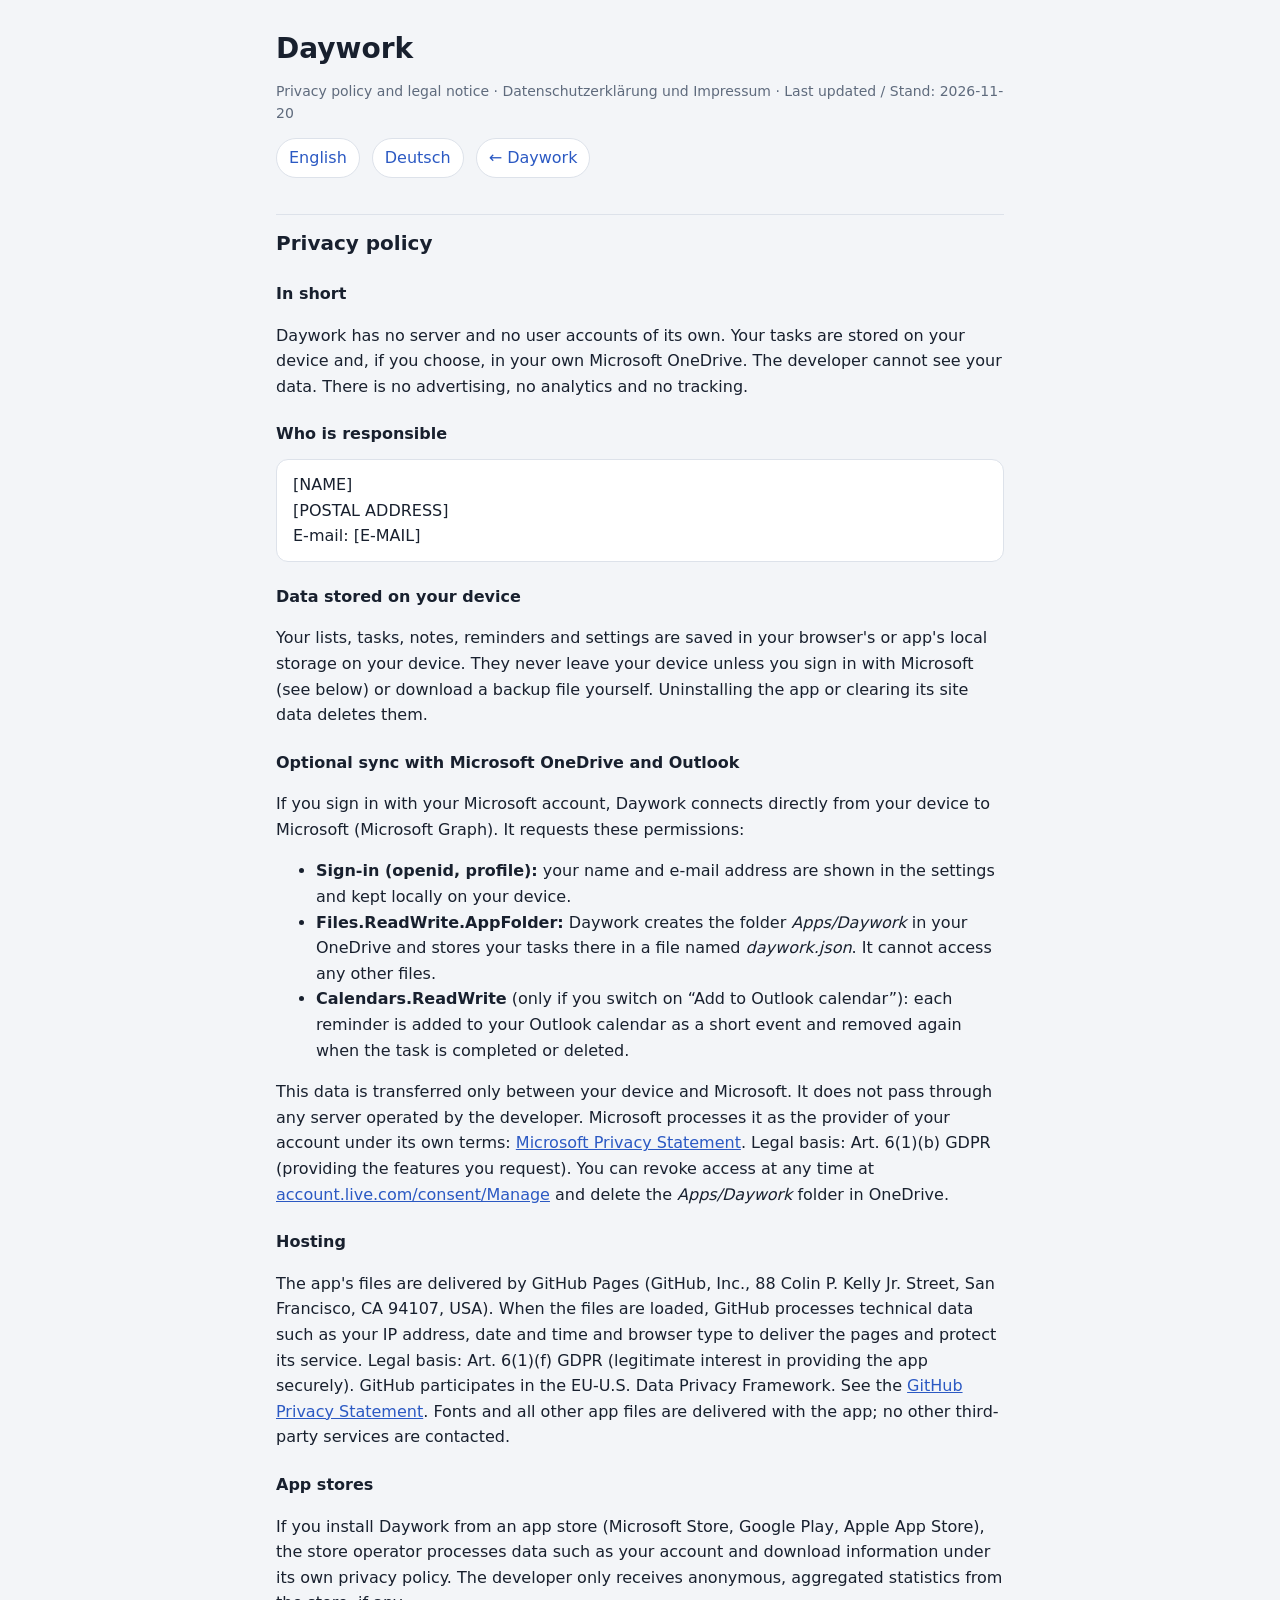
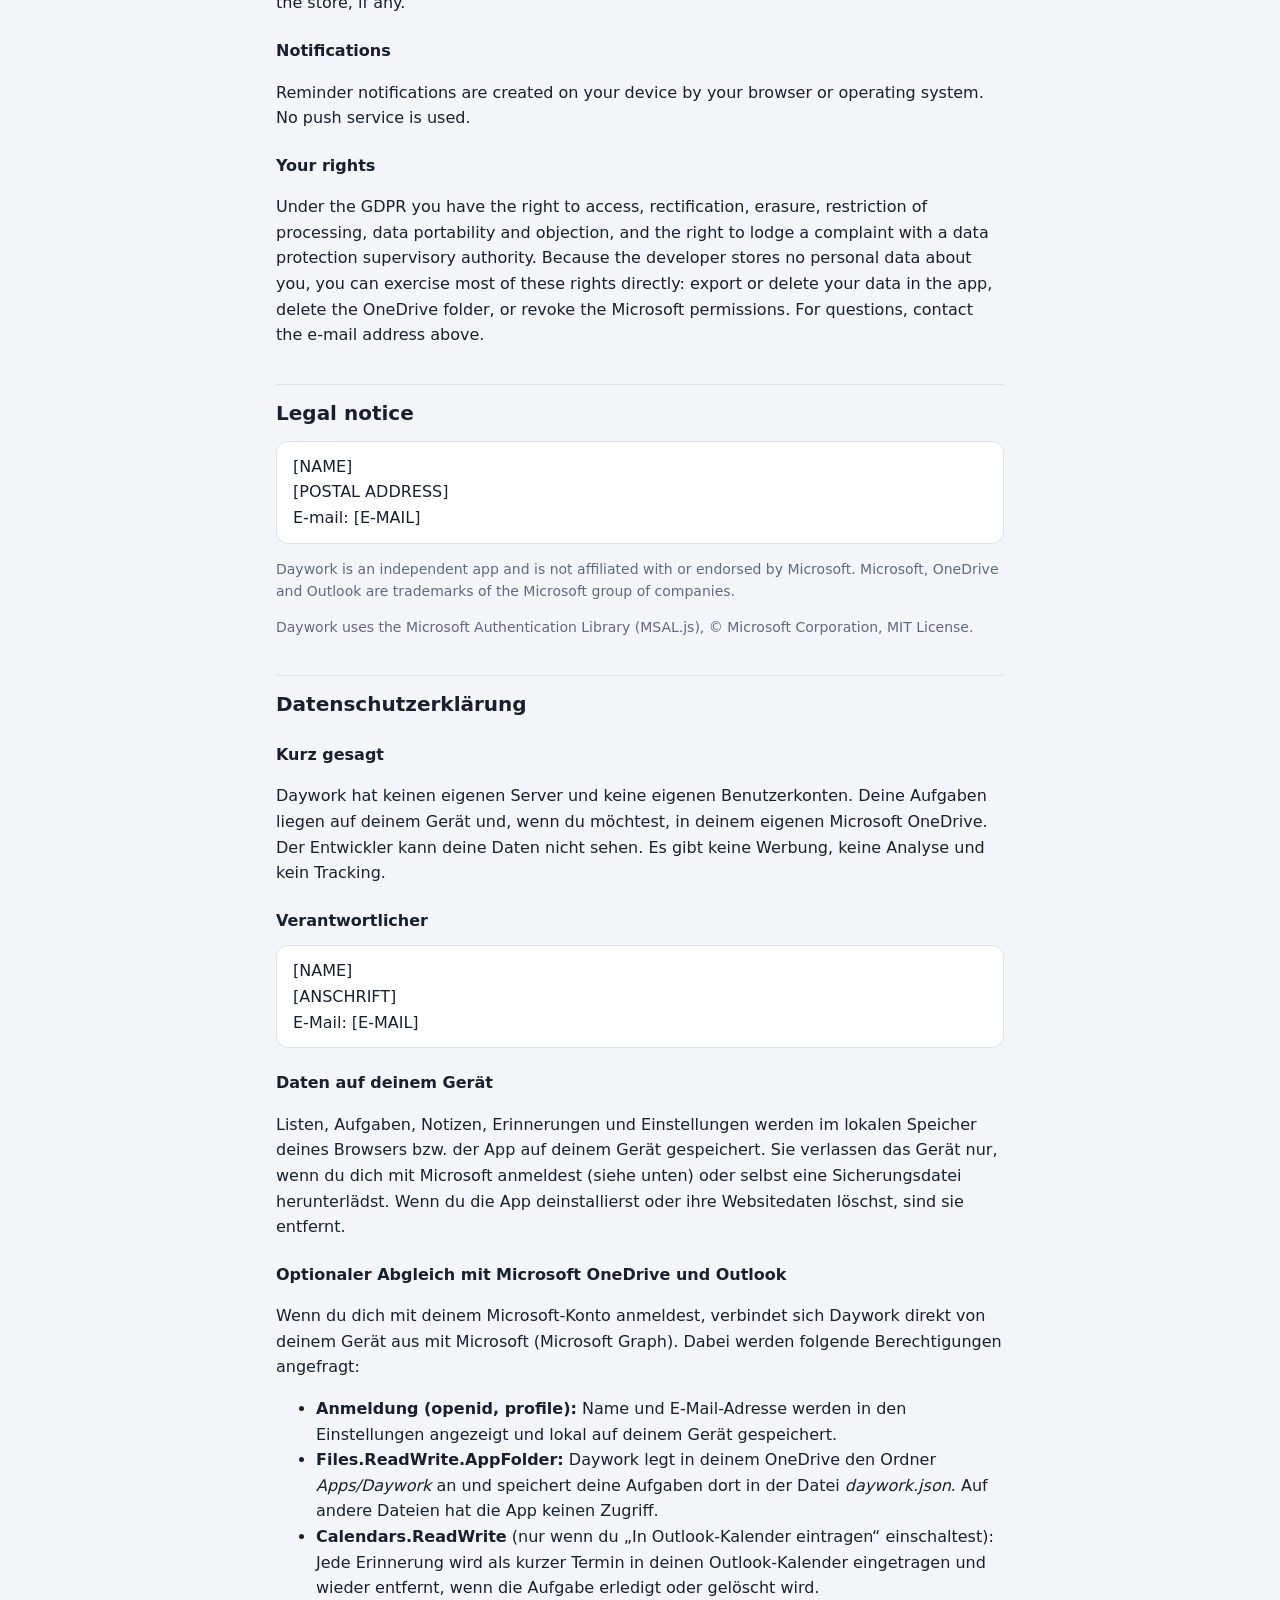
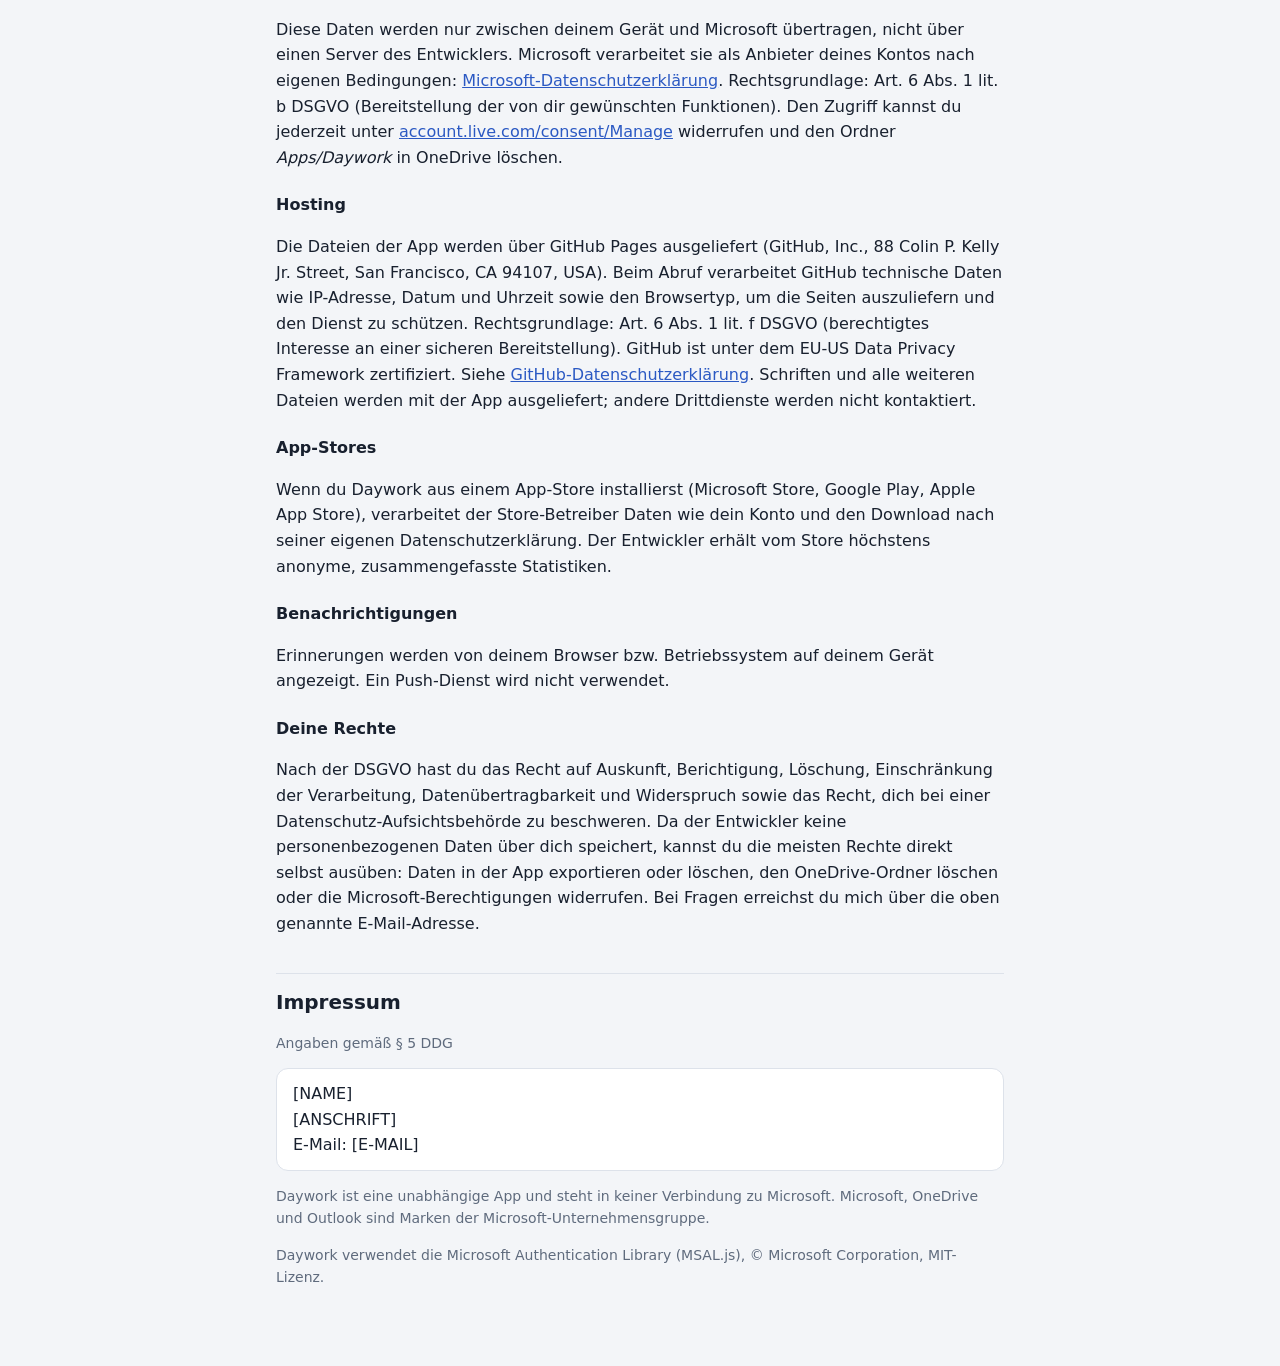
==== privacy.html @ 48c65112 "Umbenennung in Daywork, Oberfläche auf Englisch und Deutsch - i18n.js: alle Texte zweisprachig, Spra" ====
<!doctype html>
<html lang="en">
<head>
<meta charset="utf-8">
<meta name="viewport" content="width=device-width,initial-scale=1">
<title>Daywork – Privacy & Legal Notice</title>
<meta name="theme-color" content="#18202e">
<link rel="icon" href="icons/icon.svg" type="image/svg+xml">
<style>
:root{--bg:#f3f5f8;--surface:#fff;--ink:#18202e;--muted:#5f6b7d;--line:#dde2ea;--acc:#2b59c3;color-scheme:light}
@media (prefers-color-scheme: dark){:root{--bg:#0f1218;--surface:#171b23;--ink:#e6e9ef;--muted:#97a1b2;--line:#272d38;--acc:#8fb0ff;color-scheme:dark}}
*{box-sizing:border-box}
body{margin:0;background:var(--bg);color:var(--ink);font:16px/1.6 "Segoe UI",system-ui,-apple-system,sans-serif}
main{max-width:760px;margin:0 auto;padding:32px 16px 64px}
h1{font-size:28px;line-height:1.2;margin:0 0 4px}
h2{font-size:20px;margin:36px 0 8px;padding-top:12px;border-top:1px solid var(--line)}
h3{font-size:16px;margin:22px 0 4px}
p,li{color:var(--ink)} .muted{color:var(--muted);font-size:14px}
a{color:var(--acc)}
nav{display:flex;gap:12px;margin:12px 0 8px;flex-wrap:wrap}
nav a{padding:6px 12px;border:1px solid var(--line);border-radius:999px;background:var(--surface);text-decoration:none}
.card{background:var(--surface);border:1px solid var(--line);border-radius:12px;padding:12px 16px;margin:12px 0}
section[lang]{scroll-margin-top:16px}
</style>
</head>
<body>
<main>
<h1>Daywork</h1>
<p class="muted">Privacy policy and legal notice · Datenschutzerklärung und Impressum · Last updated / Stand: 2026-11-20</p>
<nav><a href="#en">English</a><a href="#de">Deutsch</a><a href="./">← Daywork</a></nav>

<!-- ======================================================================
     TODO before publishing: replace the three placeholders below
     (name, postal address, e-mail) in BOTH language sections.
     ====================================================================== -->

<section id="en" lang="en">
<h2>Privacy policy</h2>

<h3>In short</h3>
<p>Daywork has no server and no user accounts of its own. Your tasks are stored on your device and, if you choose, in your own Microsoft OneDrive. The developer cannot see your data. There is no advertising, no analytics and no tracking.</p>

<h3>Who is responsible</h3>
<div class="card">[NAME]<br>[POSTAL ADDRESS]<br>E-mail: [E-MAIL]</div>

<h3>Data stored on your device</h3>
<p>Your lists, tasks, notes, reminders and settings are saved in your browser's or app's local storage on your device. They never leave your device unless you sign in with Microsoft (see below) or download a backup file yourself. Uninstalling the app or clearing its site data deletes them.</p>

<h3>Optional sync with Microsoft OneDrive and Outlook</h3>
<p>If you sign in with your Microsoft account, Daywork connects directly from your device to Microsoft (Microsoft Graph). It requests these permissions:</p>
<ul>
<li><b>Sign-in (openid, profile):</b> your name and e-mail address are shown in the settings and kept locally on your device.</li>
<li><b>Files.ReadWrite.AppFolder:</b> Daywork creates the folder <i>Apps/Daywork</i> in your OneDrive and stores your tasks there in a file named <i>daywork.json</i>. It cannot access any other files.</li>
<li><b>Calendars.ReadWrite</b> (only if you switch on “Add to Outlook calendar”): each reminder is added to your Outlook calendar as a short event and removed again when the task is completed or deleted.</li>
</ul>
<p>This data is transferred only between your device and Microsoft. It does not pass through any server operated by the developer. Microsoft processes it as the provider of your account under its own terms: <a href="https://privacy.microsoft.com/privacystatement">Microsoft Privacy Statement</a>. Legal basis: Art. 6(1)(b) GDPR (providing the features you request). You can revoke access at any time at <a href="https://account.live.com/consent/Manage">account.live.com/consent/Manage</a> and delete the <i>Apps/Daywork</i> folder in OneDrive.</p>

<h3>Hosting</h3>
<p>The app's files are delivered by GitHub Pages (GitHub, Inc., 88 Colin P. Kelly Jr. Street, San Francisco, CA 94107, USA). When the files are loaded, GitHub processes technical data such as your IP address, date and time and browser type to deliver the pages and protect its service. Legal basis: Art. 6(1)(f) GDPR (legitimate interest in providing the app securely). GitHub participates in the EU-U.S. Data Privacy Framework. See the <a href="https://docs.github.com/site-policy/privacy-policies/github-general-privacy-statement">GitHub Privacy Statement</a>. Fonts and all other app files are delivered with the app; no other third-party services are contacted.</p>

<h3>App stores</h3>
<p>If you install Daywork from an app store (Microsoft Store, Google Play, Apple App Store), the store operator processes data such as your account and download information under its own privacy policy. The developer only receives anonymous, aggregated statistics from the store, if any.</p>

<h3>Notifications</h3>
<p>Reminder notifications are created on your device by your browser or operating system. No push service is used.</p>

<h3>Your rights</h3>
<p>Under the GDPR you have the right to access, rectification, erasure, restriction of processing, data portability and objection, and the right to lodge a complaint with a data protection supervisory authority. Because the developer stores no personal data about you, you can exercise most of these rights directly: export or delete your data in the app, delete the OneDrive folder, or revoke the Microsoft permissions. For questions, contact the e-mail address above.</p>

<h2>Legal notice</h2>
<div class="card">[NAME]<br>[POSTAL ADDRESS]<br>E-mail: [E-MAIL]</div>
<p class="muted">Daywork is an independent app and is not affiliated with or endorsed by Microsoft. Microsoft, OneDrive and Outlook are trademarks of the Microsoft group of companies.</p>
<p class="muted">Daywork uses the Microsoft Authentication Library (MSAL.js), © Microsoft Corporation, MIT License.</p>
</section>

<section id="de" lang="de">
<h2>Datenschutzerklärung</h2>

<h3>Kurz gesagt</h3>
<p>Daywork hat keinen eigenen Server und keine eigenen Benutzerkonten. Deine Aufgaben liegen auf deinem Gerät und, wenn du möchtest, in deinem eigenen Microsoft OneDrive. Der Entwickler kann deine Daten nicht sehen. Es gibt keine Werbung, keine Analyse und kein Tracking.</p>

<h3>Verantwortlicher</h3>
<div class="card">[NAME]<br>[ANSCHRIFT]<br>E-Mail: [E-MAIL]</div>

<h3>Daten auf deinem Gerät</h3>
<p>Listen, Aufgaben, Notizen, Erinnerungen und Einstellungen werden im lokalen Speicher deines Browsers bzw. der App auf deinem Gerät gespeichert. Sie verlassen das Gerät nur, wenn du dich mit Microsoft anmeldest (siehe unten) oder selbst eine Sicherungsdatei herunterlädst. Wenn du die App deinstallierst oder ihre Websitedaten löschst, sind sie entfernt.</p>

<h3>Optionaler Abgleich mit Microsoft OneDrive und Outlook</h3>
<p>Wenn du dich mit deinem Microsoft-Konto anmeldest, verbindet sich Daywork direkt von deinem Gerät aus mit Microsoft (Microsoft Graph). Dabei werden folgende Berechtigungen angefragt:</p>
<ul>
<li><b>Anmeldung (openid, profile):</b> Name und E-Mail-Adresse werden in den Einstellungen angezeigt und lokal auf deinem Gerät gespeichert.</li>
<li><b>Files.ReadWrite.AppFolder:</b> Daywork legt in deinem OneDrive den Ordner <i>Apps/Daywork</i> an und speichert deine Aufgaben dort in der Datei <i>daywork.json</i>. Auf andere Dateien hat die App keinen Zugriff.</li>
<li><b>Calendars.ReadWrite</b> (nur wenn du „In Outlook-Kalender eintragen“ einschaltest): Jede Erinnerung wird als kurzer Termin in deinen Outlook-Kalender eingetragen und wieder entfernt, wenn die Aufgabe erledigt oder gelöscht wird.</li>
</ul>
<p>Diese Daten werden nur zwischen deinem Gerät und Microsoft übertragen, nicht über einen Server des Entwicklers. Microsoft verarbeitet sie als Anbieter deines Kontos nach eigenen Bedingungen: <a href="https://privacy.microsoft.com/de-de/privacystatement">Microsoft-Datenschutzerklärung</a>. Rechtsgrundlage: Art. 6 Abs. 1 lit. b DSGVO (Bereitstellung der von dir gewünschten Funktionen). Den Zugriff kannst du jederzeit unter <a href="https://account.live.com/consent/Manage">account.live.com/consent/Manage</a> widerrufen und den Ordner <i>Apps/Daywork</i> in OneDrive löschen.</p>

<h3>Hosting</h3>
<p>Die Dateien der App werden über GitHub Pages ausgeliefert (GitHub, Inc., 88 Colin P. Kelly Jr. Street, San Francisco, CA 94107, USA). Beim Abruf verarbeitet GitHub technische Daten wie IP-Adresse, Datum und Uhrzeit sowie den Browsertyp, um die Seiten auszuliefern und den Dienst zu schützen. Rechtsgrundlage: Art. 6 Abs. 1 lit. f DSGVO (berechtigtes Interesse an einer sicheren Bereitstellung). GitHub ist unter dem EU-US Data Privacy Framework zertifiziert. Siehe <a href="https://docs.github.com/de/site-policy/privacy-policies/github-general-privacy-statement">GitHub-Datenschutzerklärung</a>. Schriften und alle weiteren Dateien werden mit der App ausgeliefert; andere Drittdienste werden nicht kontaktiert.</p>

<h3>App-Stores</h3>
<p>Wenn du Daywork aus einem App-Store installierst (Microsoft Store, Google Play, Apple App Store), verarbeitet der Store-Betreiber Daten wie dein Konto und den Download nach seiner eigenen Datenschutzerklärung. Der Entwickler erhält vom Store höchstens anonyme, zusammengefasste Statistiken.</p>

<h3>Benachrichtigungen</h3>
<p>Erinnerungen werden von deinem Browser bzw. Betriebssystem auf deinem Gerät angezeigt. Ein Push-Dienst wird nicht verwendet.</p>

<h3>Deine Rechte</h3>
<p>Nach der DSGVO hast du das Recht auf Auskunft, Berichtigung, Löschung, Einschränkung der Verarbeitung, Datenübertragbarkeit und Widerspruch sowie das Recht, dich bei einer Datenschutz-Aufsichtsbehörde zu beschweren. Da der Entwickler keine personenbezogenen Daten über dich speichert, kannst du die meisten Rechte direkt selbst ausüben: Daten in der App exportieren oder löschen, den OneDrive-Ordner löschen oder die Microsoft-Berechtigungen widerrufen. Bei Fragen erreichst du mich über die oben genannte E-Mail-Adresse.</p>

<h2>Impressum</h2>
<p class="muted">Angaben gemäß § 5 DDG</p>
<div class="card">[NAME]<br>[ANSCHRIFT]<br>E-Mail: [E-MAIL]</div>
<p class="muted">Daywork ist eine unabhängige App und steht in keiner Verbindung zu Microsoft. Microsoft, OneDrive und Outlook sind Marken der Microsoft-Unternehmensgruppe.</p>
<p class="muted">Daywork verwendet die Microsoft Authentication Library (MSAL.js), © Microsoft Corporation, MIT-Lizenz.</p>
</section>
</main>
<script>
// jump to the German section on German devices
if (!location.hash && (navigator.language || '').toLowerCase().startsWith('de')) location.replace('#de');
</script>
</body>
</html>
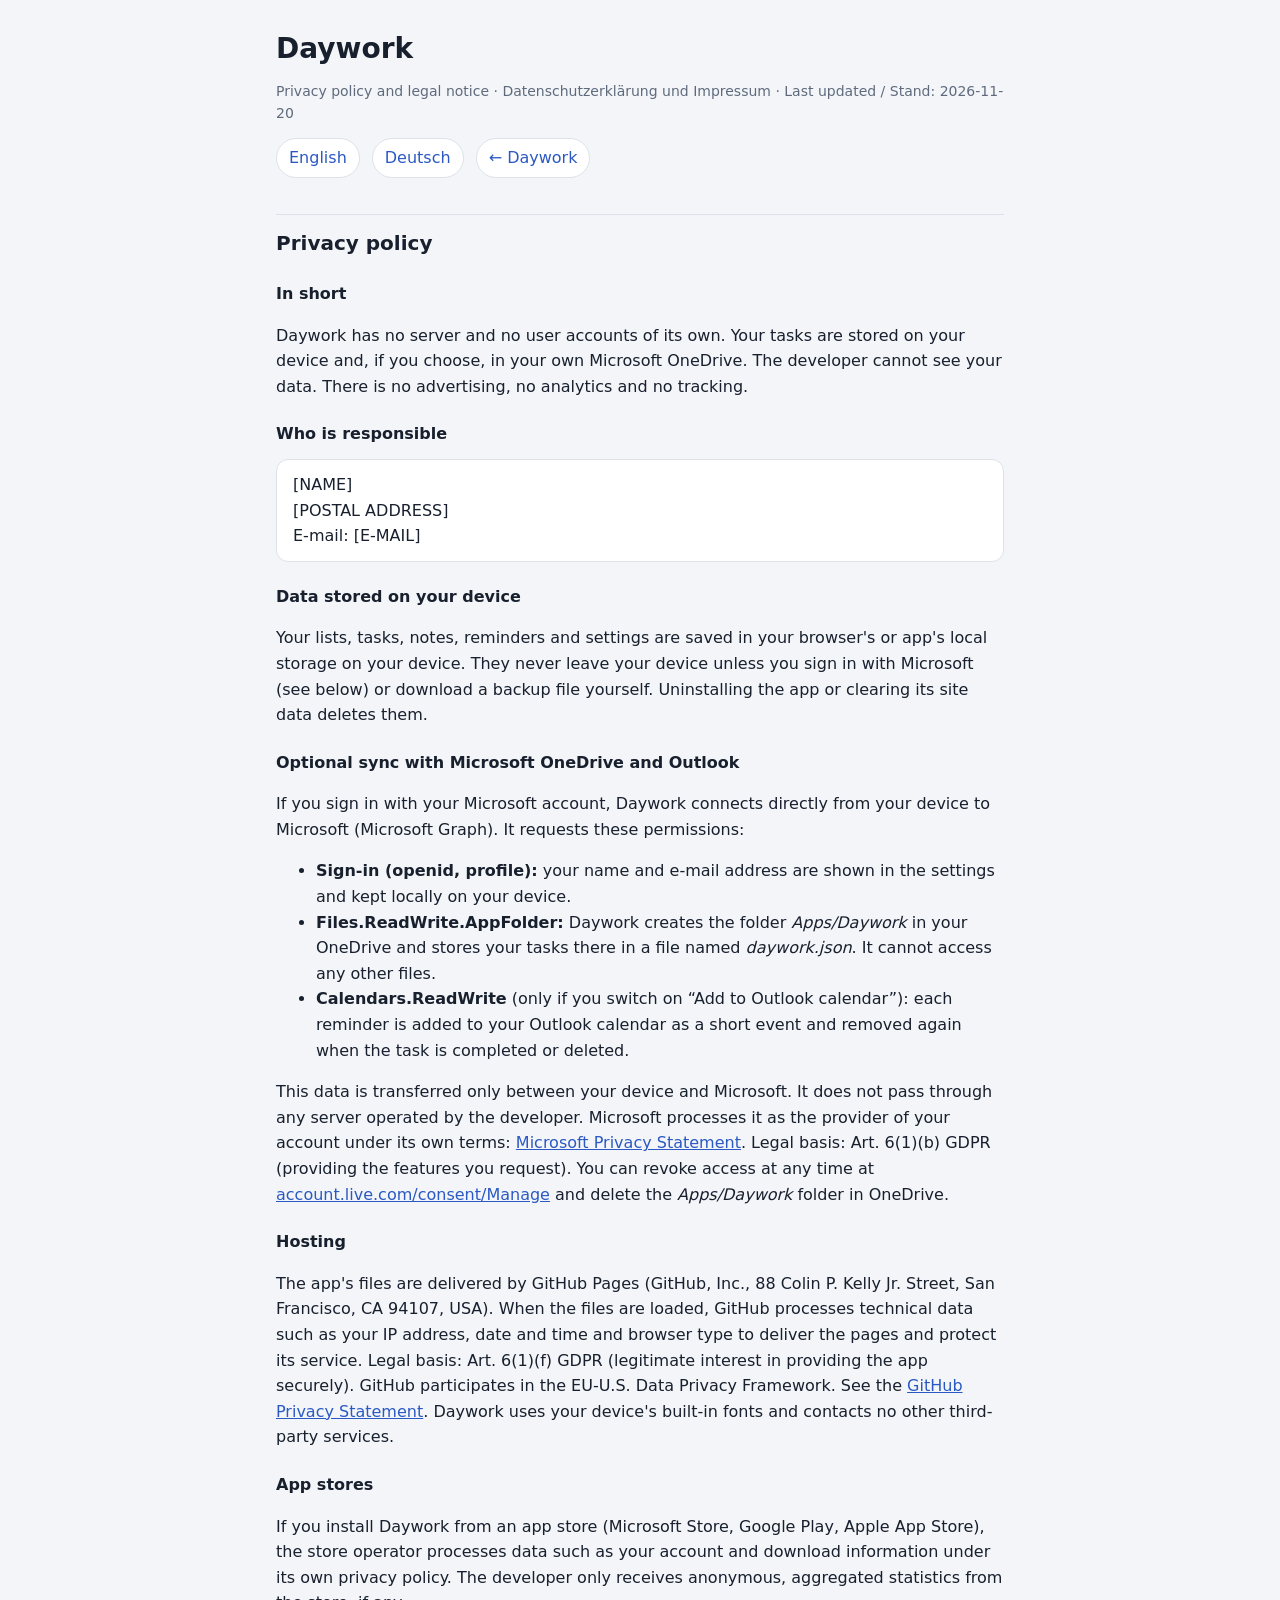
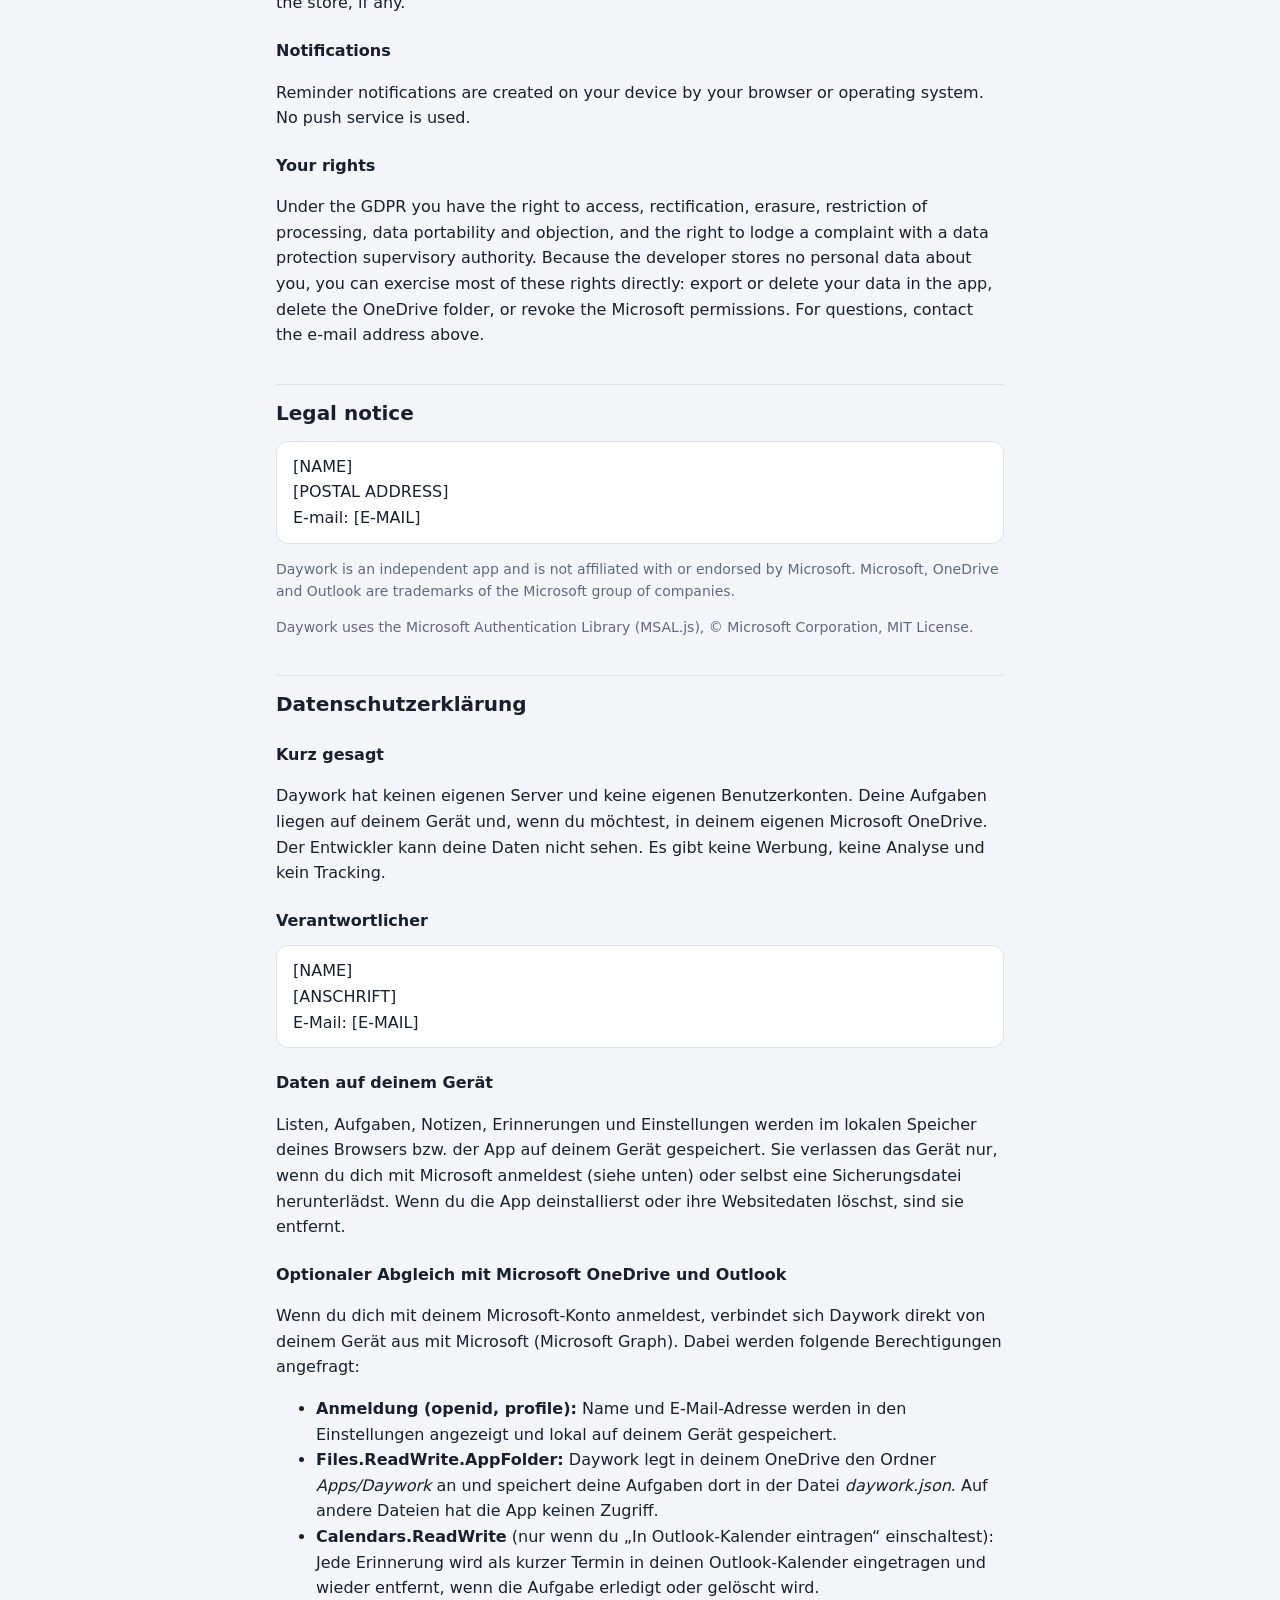
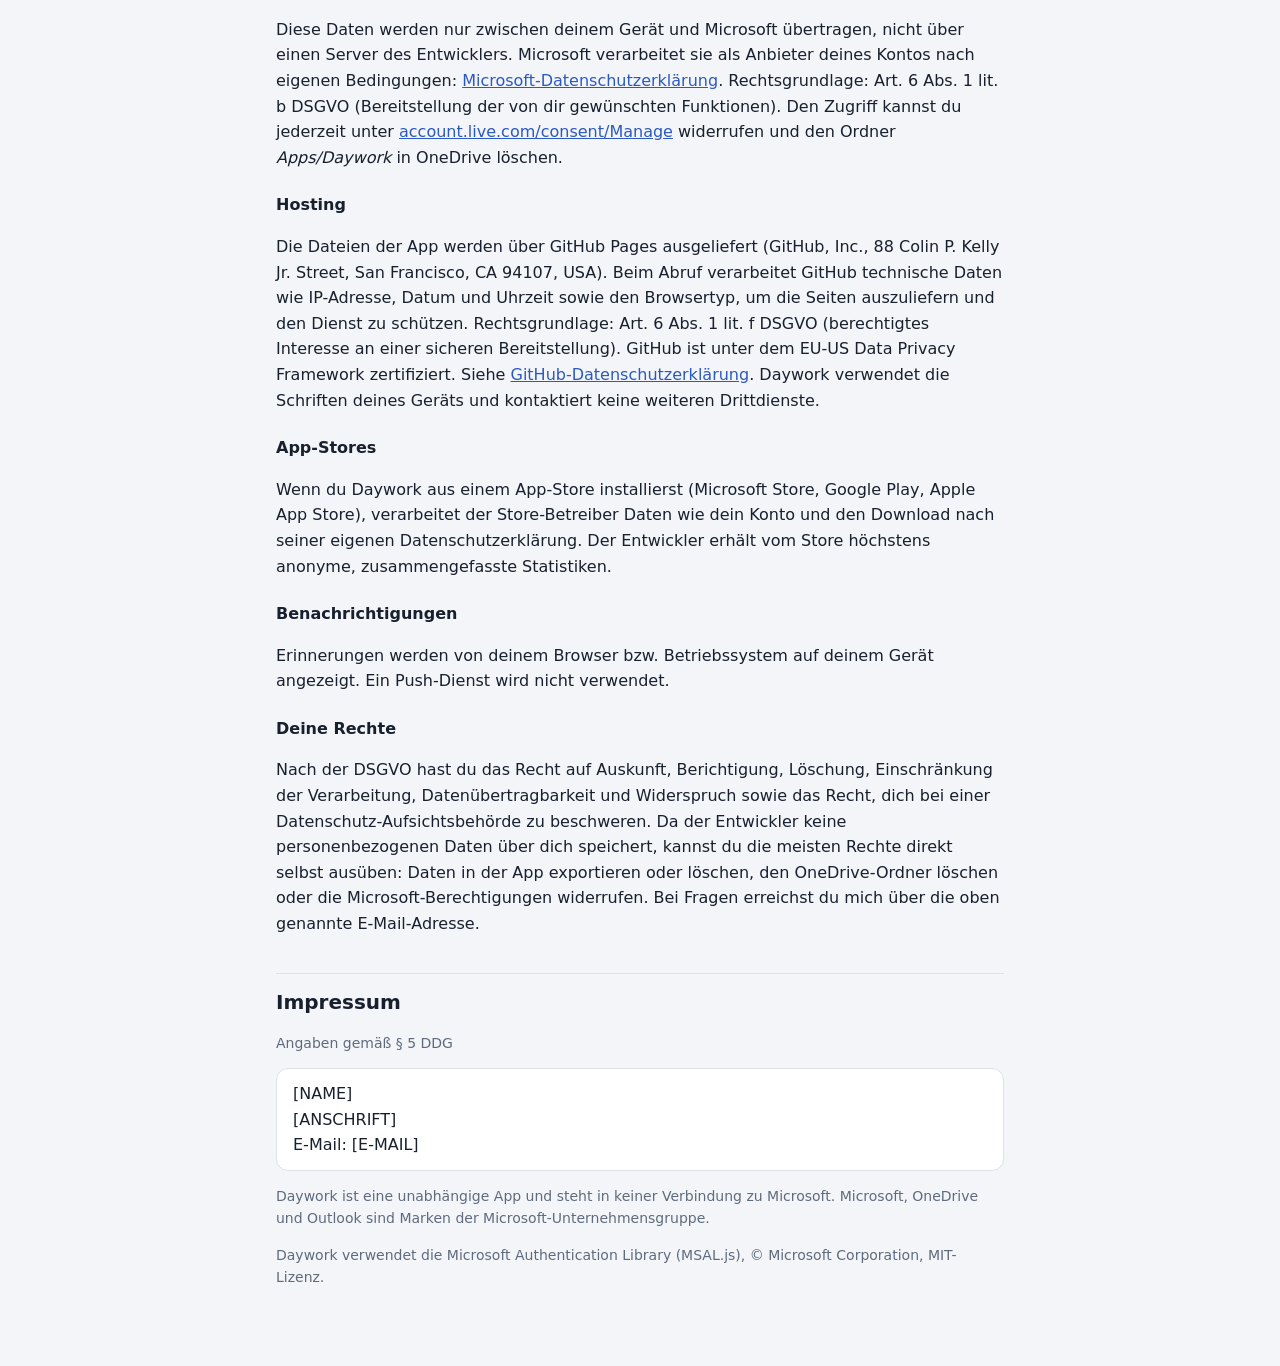
==== commit 75974b3e: "Systemschrift statt Google Fonts (keine Datenübertragung an Google) Co-Authored-By: Claude Opus 5.5 " ====
--- a/privacy.html
+++ b/privacy.html
@@ -56,7 +56,7 @@
 <p>This data is transferred only between your device and Microsoft. It does not pass through any server operated by the developer. Microsoft processes it as the provider of your account under its own terms: <a href="https://privacy.microsoft.com/privacystatement">Microsoft Privacy Statement</a>. Legal basis: Art. 6(1)(b) GDPR (providing the features you request). You can revoke access at any time at <a href="https://account.live.com/consent/Manage">account.live.com/consent/Manage</a> and delete the <i>Apps/Daywork</i> folder in OneDrive.</p>
 
 <h3>Hosting</h3>
-<p>The app's files are delivered by GitHub Pages (GitHub, Inc., 88 Colin P. Kelly Jr. Street, San Francisco, CA 94107, USA). When the files are loaded, GitHub processes technical data such as your IP address, date and time and browser type to deliver the pages and protect its service. Legal basis: Art. 6(1)(f) GDPR (legitimate interest in providing the app securely). GitHub participates in the EU-U.S. Data Privacy Framework. See the <a href="https://docs.github.com/site-policy/privacy-policies/github-general-privacy-statement">GitHub Privacy Statement</a>. Fonts and all other app files are delivered with the app; no other third-party services are contacted.</p>
+<p>The app's files are delivered by GitHub Pages (GitHub, Inc., 88 Colin P. Kelly Jr. Street, San Francisco, CA 94107, USA). When the files are loaded, GitHub processes technical data such as your IP address, date and time and browser type to deliver the pages and protect its service. Legal basis: Art. 6(1)(f) GDPR (legitimate interest in providing the app securely). GitHub participates in the EU-U.S. Data Privacy Framework. See the <a href="https://docs.github.com/site-policy/privacy-policies/github-general-privacy-statement">GitHub Privacy Statement</a>. Daywork uses your device's built-in fonts and contacts no other third-party services.</p>
 
 <h3>App stores</h3>
 <p>If you install Daywork from an app store (Microsoft Store, Google Play, Apple App Store), the store operator processes data such as your account and download information under its own privacy policy. The developer only receives anonymous, aggregated statistics from the store, if any.</p>
@@ -95,7 +95,7 @@
 <p>Diese Daten werden nur zwischen deinem Gerät und Microsoft übertragen, nicht über einen Server des Entwicklers. Microsoft verarbeitet sie als Anbieter deines Kontos nach eigenen Bedingungen: <a href="https://privacy.microsoft.com/de-de/privacystatement">Microsoft-Datenschutzerklärung</a>. Rechtsgrundlage: Art. 6 Abs. 1 lit. b DSGVO (Bereitstellung der von dir gewünschten Funktionen). Den Zugriff kannst du jederzeit unter <a href="https://account.live.com/consent/Manage">account.live.com/consent/Manage</a> widerrufen und den Ordner <i>Apps/Daywork</i> in OneDrive löschen.</p>
 
 <h3>Hosting</h3>
-<p>Die Dateien der App werden über GitHub Pages ausgeliefert (GitHub, Inc., 88 Colin P. Kelly Jr. Street, San Francisco, CA 94107, USA). Beim Abruf verarbeitet GitHub technische Daten wie IP-Adresse, Datum und Uhrzeit sowie den Browsertyp, um die Seiten auszuliefern und den Dienst zu schützen. Rechtsgrundlage: Art. 6 Abs. 1 lit. f DSGVO (berechtigtes Interesse an einer sicheren Bereitstellung). GitHub ist unter dem EU-US Data Privacy Framework zertifiziert. Siehe <a href="https://docs.github.com/de/site-policy/privacy-policies/github-general-privacy-statement">GitHub-Datenschutzerklärung</a>. Schriften und alle weiteren Dateien werden mit der App ausgeliefert; andere Drittdienste werden nicht kontaktiert.</p>
+<p>Die Dateien der App werden über GitHub Pages ausgeliefert (GitHub, Inc., 88 Colin P. Kelly Jr. Street, San Francisco, CA 94107, USA). Beim Abruf verarbeitet GitHub technische Daten wie IP-Adresse, Datum und Uhrzeit sowie den Browsertyp, um die Seiten auszuliefern und den Dienst zu schützen. Rechtsgrundlage: Art. 6 Abs. 1 lit. f DSGVO (berechtigtes Interesse an einer sicheren Bereitstellung). GitHub ist unter dem EU-US Data Privacy Framework zertifiziert. Siehe <a href="https://docs.github.com/de/site-policy/privacy-policies/github-general-privacy-statement">GitHub-Datenschutzerklärung</a>. Daywork verwendet die Schriften deines Geräts und kontaktiert keine weiteren Drittdienste.</p>
 
 <h3>App-Stores</h3>
 <p>Wenn du Daywork aus einem App-Store installierst (Microsoft Store, Google Play, Apple App Store), verarbeitet der Store-Betreiber Daten wie dein Konto und den Download nach seiner eigenen Datenschutzerklärung. Der Entwickler erhält vom Store höchstens anonyme, zusammengefasste Statistiken.</p>
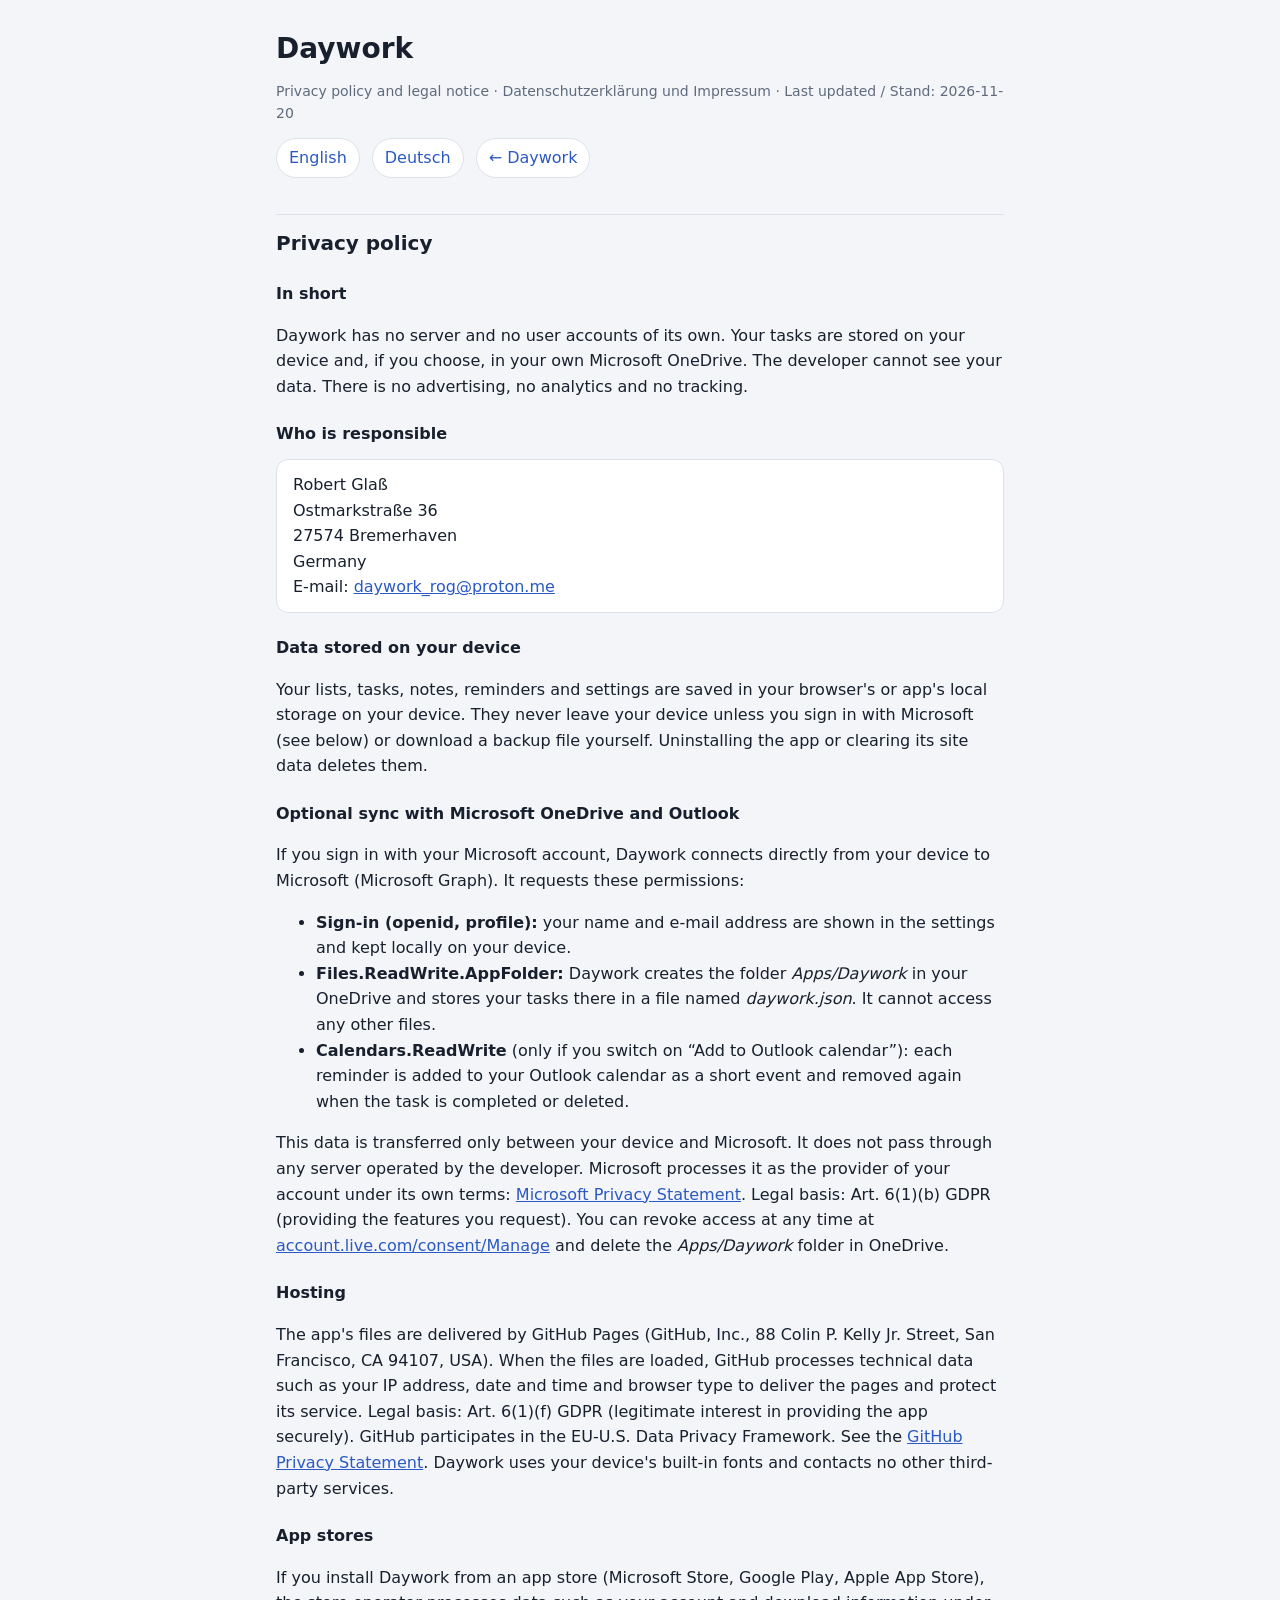
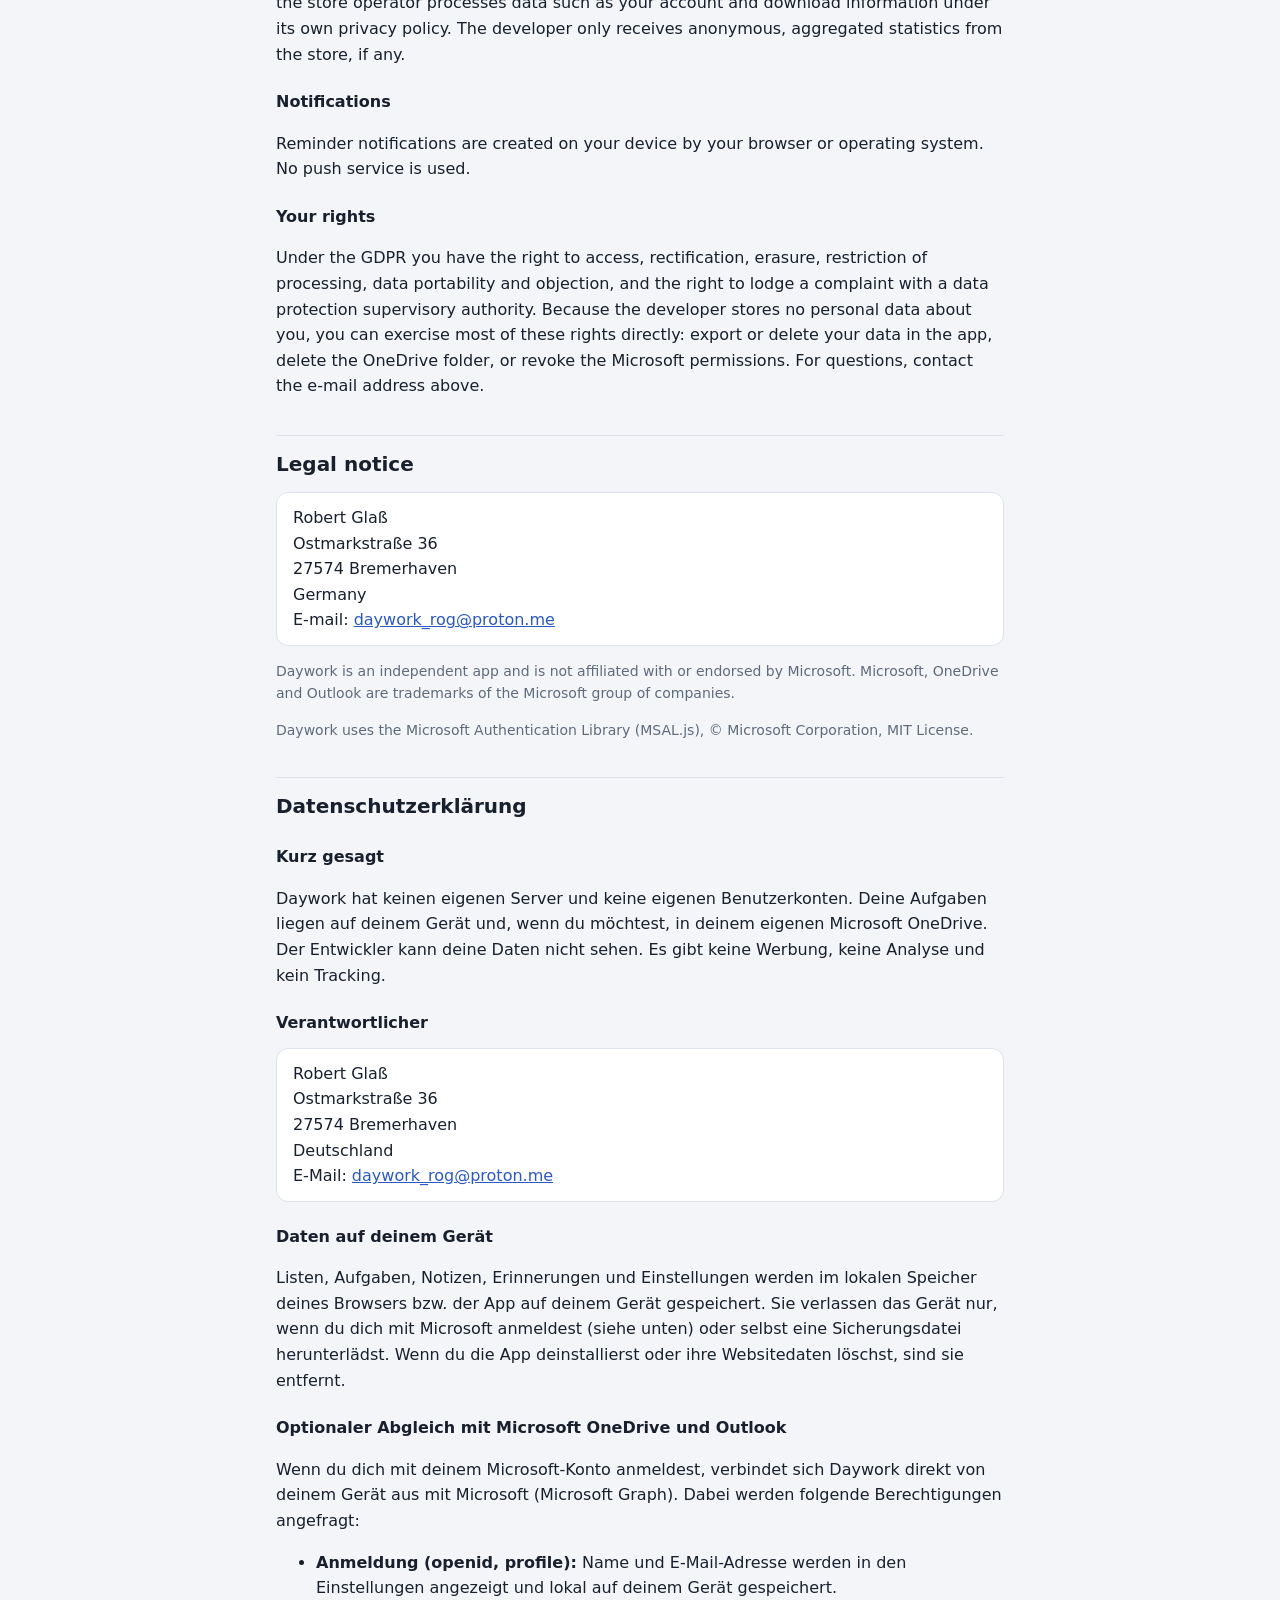
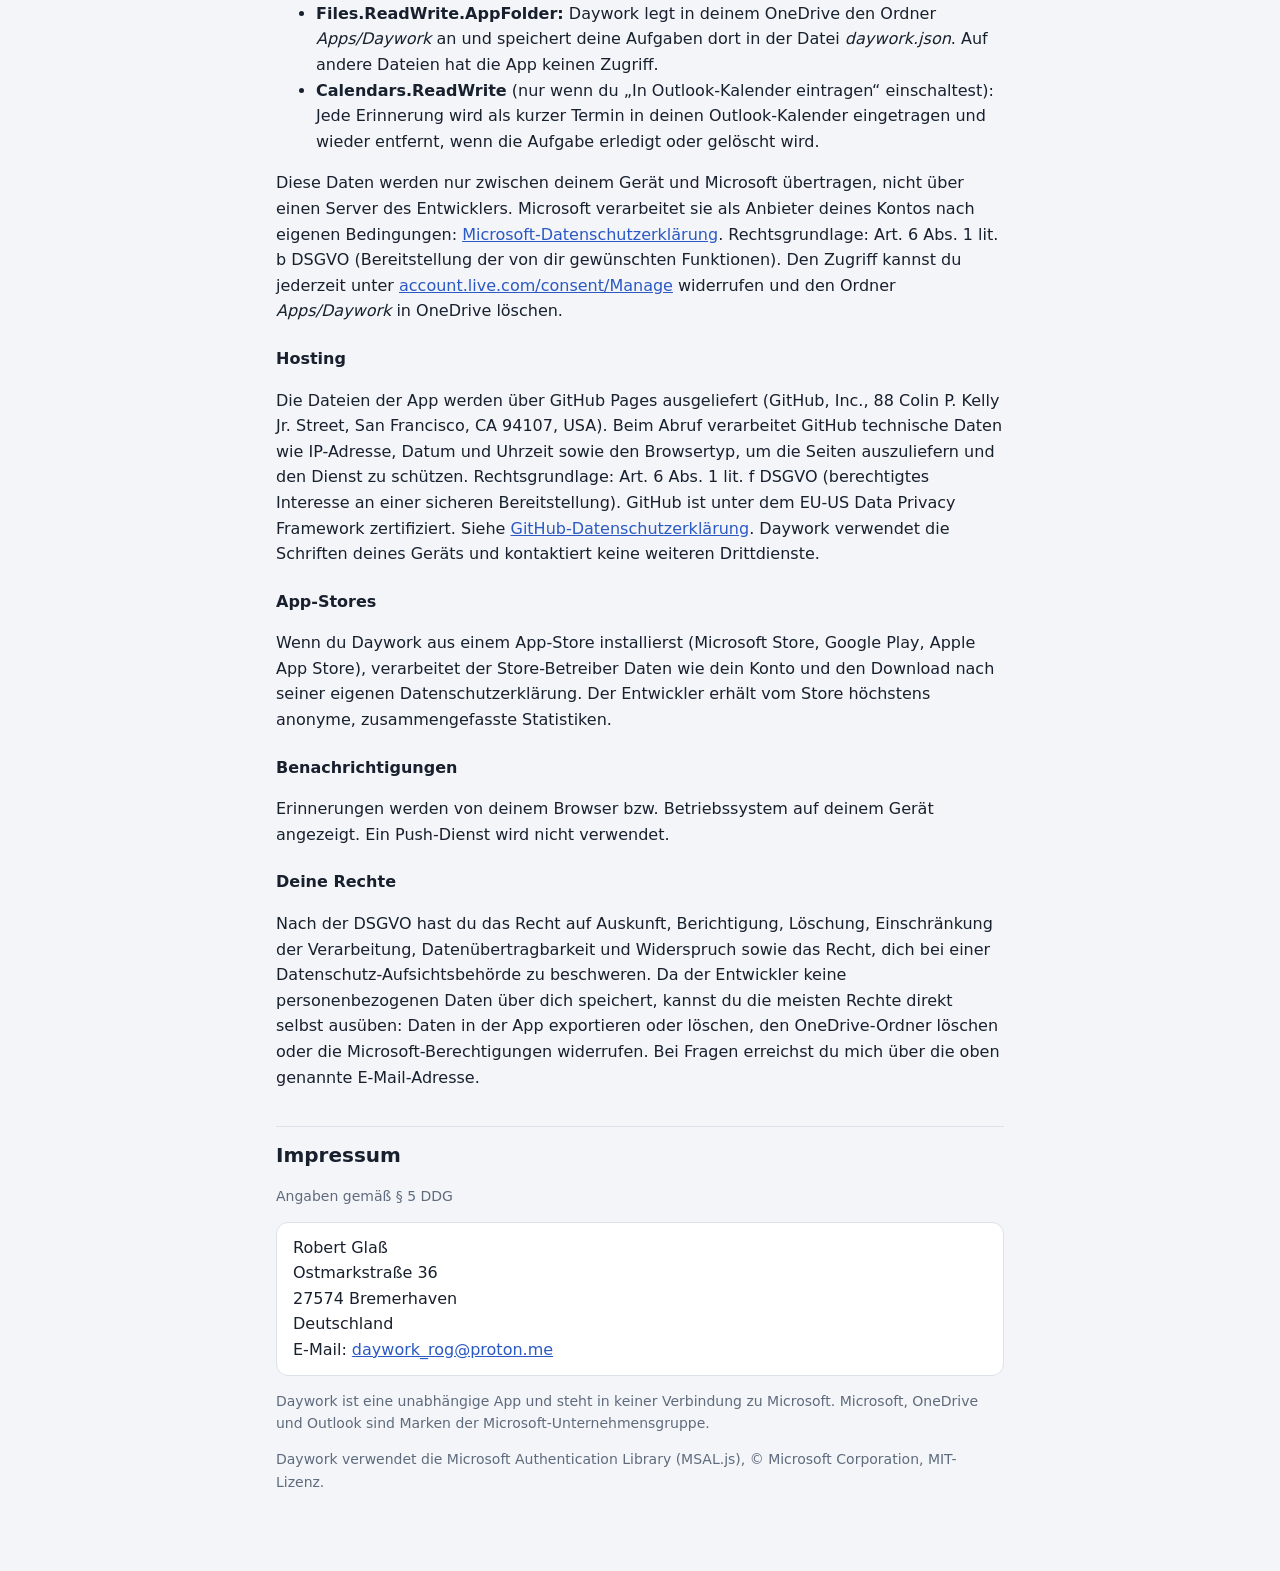
==== commit 374375c9: "Impressum und Datenschutz: Kontaktdaten eingetragen Co-Authored-By: Claude Opus 5.5 <noreply@anthrop" ====
--- a/privacy.html
+++ b/privacy.html
@@ -29,11 +29,6 @@
 <p class="muted">Privacy policy and legal notice · Datenschutzerklärung und Impressum · Last updated / Stand: 2026-11-20</p>
 <nav><a href="#en">English</a><a href="#de">Deutsch</a><a href="./">← Daywork</a></nav>
 
-<!-- ======================================================================
-     TODO before publishing: replace the three placeholders below
-     (name, postal address, e-mail) in BOTH language sections.
-     ====================================================================== -->
-
 <section id="en" lang="en">
 <h2>Privacy policy</h2>
 
@@ -41,7 +36,7 @@
 <p>Daywork has no server and no user accounts of its own. Your tasks are stored on your device and, if you choose, in your own Microsoft OneDrive. The developer cannot see your data. There is no advertising, no analytics and no tracking.</p>
 
 <h3>Who is responsible</h3>
-<div class="card">[NAME]<br>[POSTAL ADDRESS]<br>E-mail: [E-MAIL]</div>
+<div class="card">Robert Glaß<br>Ostmarkstraße 36<br>27574 Bremerhaven<br>Germany<br>E-mail: <a href="mailto:daywork_rog@proton.me">daywork_rog@proton.me</a></div>
 
 <h3>Data stored on your device</h3>
 <p>Your lists, tasks, notes, reminders and settings are saved in your browser's or app's local storage on your device. They never leave your device unless you sign in with Microsoft (see below) or download a backup file yourself. Uninstalling the app or clearing its site data deletes them.</p>
@@ -68,7 +63,7 @@
 <p>Under the GDPR you have the right to access, rectification, erasure, restriction of processing, data portability and objection, and the right to lodge a complaint with a data protection supervisory authority. Because the developer stores no personal data about you, you can exercise most of these rights directly: export or delete your data in the app, delete the OneDrive folder, or revoke the Microsoft permissions. For questions, contact the e-mail address above.</p>
 
 <h2>Legal notice</h2>
-<div class="card">[NAME]<br>[POSTAL ADDRESS]<br>E-mail: [E-MAIL]</div>
+<div class="card">Robert Glaß<br>Ostmarkstraße 36<br>27574 Bremerhaven<br>Germany<br>E-mail: <a href="mailto:daywork_rog@proton.me">daywork_rog@proton.me</a></div>
 <p class="muted">Daywork is an independent app and is not affiliated with or endorsed by Microsoft. Microsoft, OneDrive and Outlook are trademarks of the Microsoft group of companies.</p>
 <p class="muted">Daywork uses the Microsoft Authentication Library (MSAL.js), © Microsoft Corporation, MIT License.</p>
 </section>
@@ -80,7 +75,7 @@
 <p>Daywork hat keinen eigenen Server und keine eigenen Benutzerkonten. Deine Aufgaben liegen auf deinem Gerät und, wenn du möchtest, in deinem eigenen Microsoft OneDrive. Der Entwickler kann deine Daten nicht sehen. Es gibt keine Werbung, keine Analyse und kein Tracking.</p>
 
 <h3>Verantwortlicher</h3>
-<div class="card">[NAME]<br>[ANSCHRIFT]<br>E-Mail: [E-MAIL]</div>
+<div class="card">Robert Glaß<br>Ostmarkstraße 36<br>27574 Bremerhaven<br>Deutschland<br>E-Mail: <a href="mailto:daywork_rog@proton.me">daywork_rog@proton.me</a></div>
 
 <h3>Daten auf deinem Gerät</h3>
 <p>Listen, Aufgaben, Notizen, Erinnerungen und Einstellungen werden im lokalen Speicher deines Browsers bzw. der App auf deinem Gerät gespeichert. Sie verlassen das Gerät nur, wenn du dich mit Microsoft anmeldest (siehe unten) oder selbst eine Sicherungsdatei herunterlädst. Wenn du die App deinstallierst oder ihre Websitedaten löschst, sind sie entfernt.</p>
@@ -108,7 +103,7 @@
 
 <h2>Impressum</h2>
 <p class="muted">Angaben gemäß § 5 DDG</p>
-<div class="card">[NAME]<br>[ANSCHRIFT]<br>E-Mail: [E-MAIL]</div>
+<div class="card">Robert Glaß<br>Ostmarkstraße 36<br>27574 Bremerhaven<br>Deutschland<br>E-Mail: <a href="mailto:daywork_rog@proton.me">daywork_rog@proton.me</a></div>
 <p class="muted">Daywork ist eine unabhängige App und steht in keiner Verbindung zu Microsoft. Microsoft, OneDrive und Outlook sind Marken der Microsoft-Unternehmensgruppe.</p>
 <p class="muted">Daywork verwendet die Microsoft Authentication Library (MSAL.js), © Microsoft Corporation, MIT-Lizenz.</p>
 </section>
